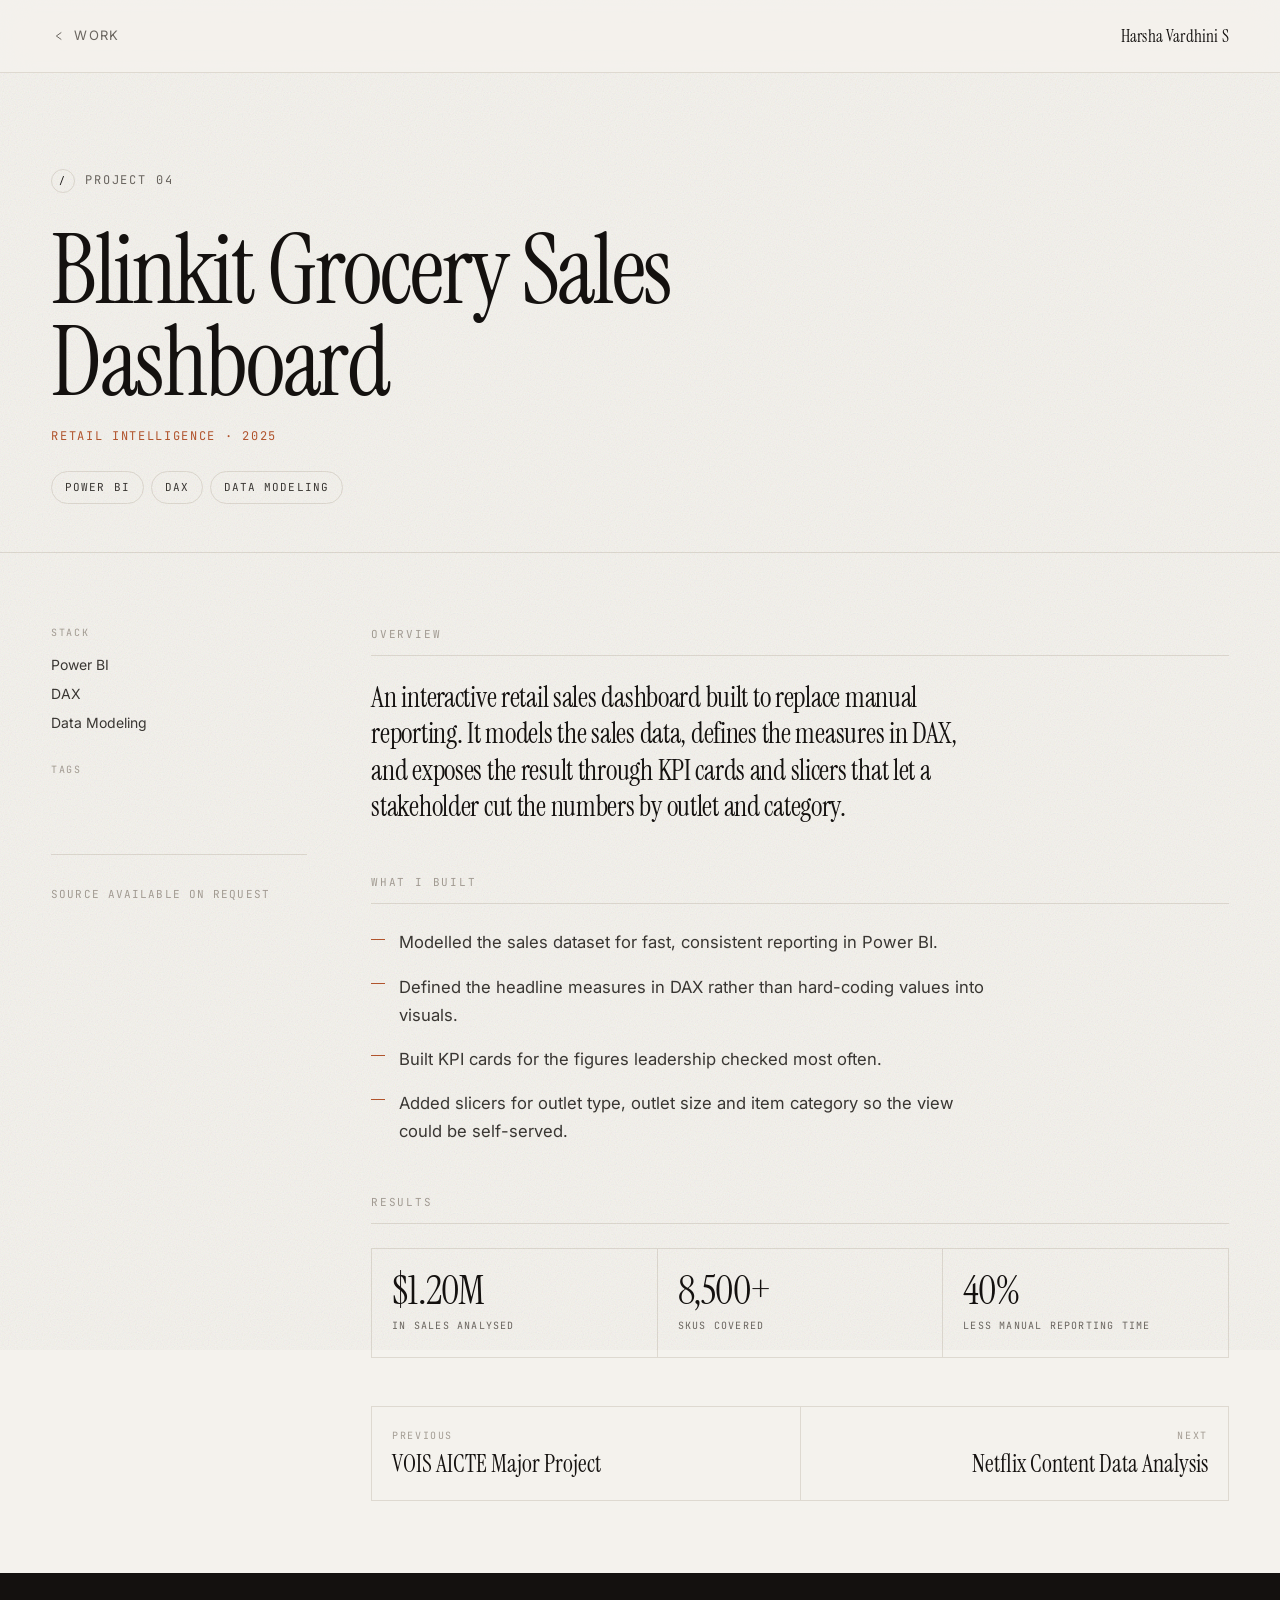
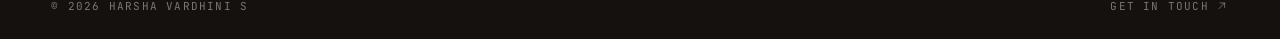
==== work/blinkit-grocery-sales-dashboard.html @ aae15b66 "Add per-project detail pages under work/" ====
<!DOCTYPE html>
<html lang="en">
<head>
<meta charset="utf-8" />
<meta name="viewport" content="width=device-width, initial-scale=1" />
<title>Blinkit Grocery Sales Dashboard — Harsha Vardhini S</title>
<meta name="description" content="An interactive retail sales dashboard built to replace manual reporting. It models the sales data, defines the measures in DAX, and exposes the result thro..." />
<meta name="theme-color" content="#14110f" />
<link rel="preconnect" href="https://fonts.googleapis.com" />
<link rel="preconnect" href="https://fonts.gstatic.com" crossorigin />
<link href="https://fonts.googleapis.com/css2?family=Instrument+Serif:ital@0;1&family=Inter:wght@300;400;500;600&family=JetBrains+Mono:wght@400;500&display=swap" rel="stylesheet" />
<link rel="stylesheet" href="../assets/styles.css" />
<link rel="stylesheet" href="../assets/work.css" />
<link rel="icon" href="data:image/svg+xml,%3Csvg xmlns='http://www.w3.org/2000/svg' viewBox='0 0 32 32'%3E%3Crect width='32' height='32' fill='%2314110f'/%3E%3Ctext x='16' y='22' font-family='Georgia,serif' font-size='15' fill='%23f4f2ed' text-anchor='middle'%3EHV%3C/text%3E%3C/svg%3E" />
</head>
<body class="is-p">

<div class="grain" aria-hidden="true"></div>
<div class="progress" aria-hidden="true"><span id="progressBar"></span></div>

<header class="pnav">
  <div class="shell pnav__inner">
    <a class="pnav__back" href="../index.html#work">
      <svg viewBox="0 0 24 24" aria-hidden="true"><path d="M15 7 8 12l7 5"/></svg>
      Work
    </a>
    <a class="pnav__brand" href="../index.html">Harsha Vardhini S</a>
  </div>
</header>

<main>

  <section class="phero">
    <div class="shell">
      <p class="phero__crumb"><span class="slash">/</span> Project 04</p>
      <h1 class="phero__title">Blinkit Grocery Sales Dashboard</h1>
      <p class="phero__cat">Retail Intelligence <span aria-hidden="true">&middot;</span> 2025</p>
      <ul class="chips">
            <li>Power BI</li>
            <li>DAX</li>
            <li>Data Modeling</li>
      </ul>
    </div>
  </section>

  <section class="pbody">
    <div class="shell pbody__grid">

      <aside class="pbody__side">
        <div class="pmeta">
          <p class="pmeta__h">Stack</p>
          <ul class="pmeta__list">
            <li>Power BI</li>
            <li>DAX</li>
            <li>Data Modeling</li>
          </ul>
        </div>
        <div class="pmeta">
          <p class="pmeta__h">Tags</p>
          <ul class="tags">
            <li>DAX</li>
            <li>Slicers</li>
            <li>KPI</li>
          </ul>
        </div>
        <div class="pmeta pacts">
          <span class="nolink">Source available on request</span>
        </div>
      </aside>

      <div class="pbody__main">

      <section class="blk">
        <h2 class="blk__h">Overview</h2>
        <p class="lede">An interactive retail sales dashboard built to replace manual reporting. It models the sales data, defines the measures in DAX, and exposes the result through KPI cards and slicers that let a stakeholder cut the numbers by outlet and category.</p>
      </section>

      <section class="blk">
        <h2 class="blk__h">What I built</h2>
        <ul class="ticks">
          <li>Modelled the sales dataset for fast, consistent reporting in Power BI.</li>
          <li>Defined the headline measures in DAX rather than hard-coding values into visuals.</li>
          <li>Built KPI cards for the figures leadership checked most often.</li>
          <li>Added slicers for outlet type, outlet size and item category so the view could be self-served.</li>
        </ul>
      </section>

      <section class="blk">
        <h2 class="blk__h">Results</h2>
        <div class="res__grid">
        <div class="res">
          <span class="res__v">$1.20M</span>
          <span class="res__l">in sales analysed</span>
        </div>
        <div class="res">
          <span class="res__v">8,500+</span>
          <span class="res__l">SKUs covered</span>
        </div>
        <div class="res">
          <span class="res__v">40%</span>
          <span class="res__l">less manual reporting time</span>
        </div>

        </div>
      </section>

      <div class="pn">
        <a class="pn__link pn__link--prev" href="vois-aicte-major-project.html"><span class="pn__dir">Previous</span><span class="pn__title">VOIS AICTE Major Project</span></a>
        <a class="pn__link pn__link--next" href="netflix-content-data-analysis.html"><span class="pn__dir">Next</span><span class="pn__title">Netflix Content Data Analysis</span></a>
      </div>

      </div>
    </div>
  </section>

</main>

<footer class="pfoot">
  <div class="shell pfoot__inner">
    <p>&copy; <span id="year">2026</span> Harsha Vardhini S</p>
    <a href="../index.html#contact">Get in touch <svg viewBox="0 0 24 24" aria-hidden="true"><path d="M7 17 17 7M9 7h8v8"/></svg></a>
  </div>
</footer>

<script src="../assets/work.js"></script>
</body>
</html>
---- assets/styles.css ----
:root{
  --paper:#f4f2ed;
  --paper-2:#ebe8e1;
  --ink:#14110f;
  --graphite:#3a3733;
  --slate:#6b6660;
  --mist:#a49d94;
  --line:#ded9d0;
  --accent:#b4552d;
  --serif:"Instrument Serif",Georgia,"Times New Roman",serif;
  --sans:"Inter",-apple-system,BlinkMacSystemFont,"Segoe UI",Roboto,Helvetica,Arial,sans-serif;
  --mono:"JetBrains Mono",ui-monospace,SFMono-Regular,Menlo,Consolas,monospace;
  --shell:1360px;
  --gutter:clamp(1.25rem,4vw,4.5rem);
  --ease:cubic-bezier(.22,1,.36,1);
}

*,*::before,*::after{box-sizing:border-box}

html{
  -webkit-text-size-adjust:100%;
  scroll-behavior:smooth;
  scroll-padding-top:6rem;
}

body{
  margin:0;
  background:var(--paper);
  color:var(--ink);
  font-family:var(--sans);
  font-size:clamp(.9375rem,.9rem + .18vw,1.0625rem);
  line-height:1.65;
  font-weight:400;
  -webkit-font-smoothing:antialiased;
  -moz-osx-font-smoothing:grayscale;
  overflow-x:hidden;
}

body.is-locked{overflow:hidden}

img{max-width:100%;display:block}
a{color:inherit;text-decoration:none}
button{font:inherit;color:inherit;background:none;border:0;cursor:pointer}
h1,h2,h3,p,dl,dd,ul,ol,figure{margin:0}
ul,ol{list-style:none;padding:0}
svg{width:1em;height:1em;fill:none;stroke:currentColor;stroke-width:1.5;stroke-linecap:round;stroke-linejoin:round}

::selection{background:var(--ink);color:var(--paper)}

.shell{
  width:100%;
  max-width:var(--shell);
  margin-inline:auto;
  padding-inline:var(--gutter);
}

.grain{
  position:fixed;
  inset:-50%;
  z-index:9;
  pointer-events:none;
  opacity:.5;
  mix-blend-mode:multiply;
  background-image:url("data:image/svg+xml,%3Csvg xmlns='http://www.w3.org/2000/svg' width='200' height='200'%3E%3Cfilter id='n'%3E%3CfeTurbulence type='fractalNoise' baseFrequency='.85' numOctaves='3'/%3E%3C/filter%3E%3Crect width='200' height='200' filter='url(%23n)' opacity='.28'/%3E%3C/svg%3E");
}

.progress{
  position:fixed;
  top:0;left:0;right:0;
  height:2px;
  z-index:60;
  background:transparent;
}
.progress span{
  display:block;
  height:100%;
  width:0;
  background:var(--accent);
  transform-origin:0 50%;
}

.loader{
  position:fixed;
  inset:0;
  z-index:100;
  display:grid;
  place-items:center;
  background:var(--ink);
  color:var(--paper);
  transition:opacity .6s var(--ease),visibility .6s;
}
.loader.is-done{opacity:0;visibility:hidden}
.loader__inner{display:flex;flex-direction:column;align-items:center;gap:1.1rem}
.loader__mark{
  font-family:var(--serif);
  font-size:clamp(3rem,12vw,6rem);
  line-height:1;
  letter-spacing:-.02em;
}
.loader__track{display:block;width:min(46vw,220px);height:1px;background:rgba(244,242,237,.25);overflow:hidden}
.loader__track span{display:block;height:100%;width:0;background:var(--paper);transition:width .25s linear}

.nav{
  position:fixed;
  top:0;left:0;right:0;
  z-index:50;
  transition:background .45s var(--ease),border-color .45s var(--ease),backdrop-filter .45s;
  border-bottom:1px solid transparent;
}
.nav.is-stuck{
  background:rgba(244,242,237,.86);
  backdrop-filter:blur(14px) saturate(140%);
  border-bottom-color:var(--line);
}
.nav__inner{
  display:flex;
  align-items:center;
  justify-content:space-between;
  gap:1.5rem;
  min-height:4.5rem;
}
.nav__brand{display:flex;align-items:center;gap:.7rem}
.nav__monogram{
  display:grid;
  place-items:center;
  width:2.1rem;height:2.1rem;
  border:1px solid var(--ink);
  border-radius:50%;
  font-family:var(--serif);
  font-size:.95rem;
  letter-spacing:.01em;
  transition:background .4s var(--ease),color .4s var(--ease);
}
.nav__brand:hover .nav__monogram{background:var(--ink);color:var(--paper)}
.nav__brandname{
  font-size:.8125rem;
  letter-spacing:.14em;
  text-transform:uppercase;
  font-weight:500;
}
.nav__links{display:flex;gap:1.9rem}
.nav__links a{
  position:relative;
  font-size:.8125rem;
  letter-spacing:.1em;
  text-transform:uppercase;
  color:var(--slate);
  padding-block:.35rem;
  transition:color .3s var(--ease);
}
.nav__links a::after{
  content:"";
  position:absolute;
  left:0;bottom:0;
  height:1px;width:100%;
  background:currentColor;
  transform:scaleX(0);
  transform-origin:100% 50%;
  transition:transform .45s var(--ease);
}
.nav__links a:hover,.nav__links a.is-active{color:var(--ink)}
.nav__links a:hover::after,.nav__links a.is-active::after{transform:scaleX(1);transform-origin:0 50%}
.nav__cta{
  display:inline-flex;
  align-items:center;
  gap:.55rem;
  font-size:.75rem;
  letter-spacing:.1em;
  text-transform:uppercase;
  padding:.55rem 1rem;
  border:1px solid var(--line);
  border-radius:999px;
  color:var(--graphite);
  background:rgba(244,242,237,.6);
  transition:border-color .35s var(--ease),background .35s var(--ease);
}
.nav__cta:hover{border-color:var(--ink);background:var(--paper)}
.pulse{
  position:relative;
  width:.45rem;height:.45rem;
  border-radius:50%;
  background:#3f8f4f;
  flex:none;
}
.pulse::after{
  content:"";
  position:absolute;
  inset:0;
  border-radius:50%;
  background:#3f8f4f;
  animation:ping 2.4s var(--ease) infinite;
}
@keyframes ping{0%{transform:scale(1);opacity:.7}70%,100%{transform:scale(2.6);opacity:0}}
.nav__burger{display:none;width:2.5rem;height:2.5rem;position:relative}
.nav__burger span{
  position:absolute;
  left:.55rem;right:.55rem;
  height:1px;
  background:var(--ink);
  transition:transform .4s var(--ease),opacity .3s;
}
.nav__burger span:nth-child(1){top:1.05rem}
.nav__burger span:nth-child(2){top:1.6rem}
.nav__burger.is-open span:nth-child(1){transform:translateY(.275rem) rotate(45deg)}
.nav__burger.is-open span:nth-child(2){transform:translateY(-.275rem) rotate(-45deg)}

.menu{
  position:fixed;
  inset:0;
  z-index:45;
  background:var(--ink);
  color:var(--paper);
  display:flex;
  flex-direction:column;
  justify-content:center;
  gap:3rem;
  padding:6rem var(--gutter) 3rem;
  opacity:0;
  transition:opacity .4s var(--ease);
}
.menu.is-open{opacity:1}
.menu__links{display:flex;flex-direction:column;gap:.4rem}
.menu__links a{
  display:flex;
  align-items:baseline;
  gap:1rem;
  font-family:var(--serif);
  font-size:clamp(2.25rem,11vw,3.75rem);
  line-height:1.12;
  border-bottom:1px solid rgba(244,242,237,.14);
  padding-block:.35rem;
  opacity:0;
  transform:translateY(14px);
}
.menu.is-open .menu__links a{animation:menuIn .5s var(--ease) forwards}
.menu.is-open .menu__links a:nth-child(1){animation-delay:.06s}
.menu.is-open .menu__links a:nth-child(2){animation-delay:.12s}
.menu.is-open .menu__links a:nth-child(3){animation-delay:.18s}
.menu.is-open .menu__links a:nth-child(4){animation-delay:.24s}
.menu.is-open .menu__links a:nth-child(5){animation-delay:.3s}
@keyframes menuIn{to{opacity:1;transform:none}}
.menu__links em{
  font-family:var(--mono);
  font-style:normal;
  font-size:.75rem;
  color:var(--mist);
}
.menu__foot{display:flex;flex-wrap:wrap;gap:1.5rem;font-size:.8125rem;color:var(--mist)}
.menu__foot a:hover{color:var(--paper)}

.hero{padding-top:9.5rem;padding-bottom:clamp(3rem,7vw,5.5rem)}
.hero__grid{
  display:grid;
  grid-template-columns:minmax(0,1.35fr) minmax(0,.85fr);
  gap:clamp(2rem,5vw,5rem);
  align-items:end;
}
.hero__eyebrow{
  display:flex;
  align-items:center;
  gap:.6rem;
  font-family:var(--mono);
  font-size:.75rem;
  letter-spacing:.16em;
  text-transform:uppercase;
  color:var(--slate);
  margin-bottom:clamp(1.5rem,3vw,2.5rem);
}
.slash{
  display:grid;
  place-items:center;
  width:1.5rem;height:1.5rem;
  border:1px solid var(--line);
  border-radius:50%;
  font-size:.6rem;
  color:var(--ink);
}
.hero__name{
  font-family:var(--serif);
  font-weight:400;
  font-size:clamp(3.5rem,12.5vw,10.5rem);
  line-height:.88;
  letter-spacing:-.025em;
  margin-bottom:clamp(1.5rem,3vw,2.25rem);
}
.hero__name .line{display:block;overflow:hidden}
.hero__name .line span{display:block;transform:translateY(105%)}
.is-ready .hero__name .line span{animation:lineUp 1s var(--ease) forwards}
.is-ready .hero__name .line:nth-child(2) span{animation-delay:.09s}
@keyframes lineUp{to{transform:none}}
.hero__role{
  display:flex;
  align-items:baseline;
  gap:clamp(.6rem,1.4vw,1.1rem);
  margin-bottom:clamp(1.75rem,3.5vw,2.75rem);
}
.hero__rolesuffix{
  font-family:var(--mono);
  font-size:.8125rem;
  letter-spacing:.18em;
  text-transform:uppercase;
  color:var(--accent);
}
.hero__roleword{
  font-family:var(--serif);
  font-size:clamp(1.75rem,4.6vw,3.4rem);
  line-height:1;
  letter-spacing:-.01em;
  font-style:italic;
}
.hero__intro{
  max-width:46ch;
  color:var(--graphite);
  font-size:clamp(1rem,.96rem + .3vw,1.1875rem);
  line-height:1.6;
  margin-bottom:clamp(1.75rem,3vw,2.5rem);
}
.hero__meta{
  display:grid;
  gap:.1rem;
  border-top:1px solid var(--line);
  margin-bottom:clamp(1.75rem,3vw,2.5rem);
  max-width:34rem;
}
.hero__meta > div{
  display:flex;
  flex-wrap:wrap;
  gap:.5rem 1.25rem;
  justify-content:space-between;
  padding-block:.7rem;
  border-bottom:1px solid var(--line);
}
.hero__meta dt{
  font-family:var(--mono);
  font-size:.6875rem;
  letter-spacing:.14em;
  text-transform:uppercase;
  color:var(--mist);
  padding-top:.15em;
}
.hero__meta dd{font-size:.875rem;color:var(--graphite)}
.hero__actions{display:flex;flex-wrap:wrap;gap:.75rem}

.btn{
  display:inline-flex;
  align-items:center;
  justify-content:center;
  gap:.6rem;
  padding:.85rem 1.5rem;
  border-radius:999px;
  font-size:.8125rem;
  letter-spacing:.09em;
  text-transform:uppercase;
  font-weight:500;
  border:1px solid transparent;
  transition:background .4s var(--ease),color .4s var(--ease),border-color .4s var(--ease),transform .4s var(--ease);
}
.btn--solid{background:var(--ink);color:var(--paper)}
.btn--solid:hover{background:var(--accent);transform:translateY(-2px)}
.btn--ghost{border-color:var(--line);color:var(--ink)}
.btn--ghost:hover{border-color:var(--ink);background:var(--ink);color:var(--paper);transform:translateY(-2px)}
.btn--light{background:var(--paper);color:var(--ink)}
.btn--light:hover{background:var(--accent);color:var(--paper)}
.btn--onlight{border-color:rgba(244,242,237,.3);color:var(--paper)}
.btn--onlight:hover{background:var(--paper);color:var(--ink);border-color:var(--paper)}

.hero__aside{display:flex;flex-direction:column;gap:1.5rem}
.portrait{position:relative}
.portrait__mask{
  position:relative;
  overflow:hidden;
  aspect-ratio:4/5;
  border-radius:58% 42% 46% 54%/44% 46% 54% 56%;
  background:var(--paper-2);
  animation:morph 18s ease-in-out infinite;
}
@keyframes morph{
  0%,100%{border-radius:58% 42% 46% 54%/44% 46% 54% 56%}
  33%{border-radius:44% 56% 58% 42%/52% 58% 42% 48%}
  66%{border-radius:52% 48% 42% 58%/46% 44% 56% 54%}
}
.portrait__mask img{width:100%;height:100%;object-fit:cover;filter:grayscale(1) contrast(1.06);transition:filter .8s var(--ease),transform 1.2s var(--ease)}
.portrait:hover .portrait__mask img{filter:grayscale(0) contrast(1);transform:scale(1.03)}
.portrait__tag{
  position:absolute;
  left:-.25rem;
  bottom:1.75rem;
  font-family:var(--mono);
  font-size:.6875rem;
  letter-spacing:.14em;
  text-transform:uppercase;
  color:var(--paper);
  background:var(--ink);
  padding:.5rem .8rem;
  border-radius:999px;
}
.rail{
  display:grid;
  grid-template-columns:repeat(2,minmax(0,1fr));
  gap:.5rem;
}
.rail a{
  display:flex;
  align-items:center;
  justify-content:space-between;
  gap:.5rem;
  padding:.75rem .9rem;
  border:1px solid var(--line);
  border-radius:.35rem;
  font-size:.75rem;
  letter-spacing:.1em;
  text-transform:uppercase;
  color:var(--slate);
  transition:background .35s var(--ease),color .35s var(--ease),border-color .35s var(--ease);
}
.rail a:hover{background:var(--ink);border-color:var(--ink);color:var(--paper)}
.rail svg{width:.9rem;height:.9rem;flex:none}

.hero__stats{
  display:grid;
  grid-template-columns:repeat(4,minmax(0,1fr));
  gap:1px;
  margin-top:clamp(3rem,7vw,6rem);
  background:var(--line);
  border-block:1px solid var(--line);
}
.stat{
  background:var(--paper);
  padding:clamp(1.25rem,2.4vw,2rem) clamp(.75rem,1.6vw,1.5rem);
  display:flex;
  flex-direction:column;
  gap:.35rem;
  transition:background .4s var(--ease);
}
.stat:hover{background:var(--paper-2)}
.stat__value{
  font-family:var(--serif);
  font-size:clamp(2rem,4.4vw,3.25rem);
  line-height:1;
  letter-spacing:-.02em;
}
.stat__label{
  font-family:var(--mono);
  font-size:.6875rem;
  letter-spacing:.13em;
  text-transform:uppercase;
  color:var(--slate);
}

.ticker{
  border-bottom:1px solid var(--line);
  background:var(--paper);
  overflow:hidden;
  padding-block:1.1rem;
  margin-top:clamp(2.5rem,6vw,4.5rem);
}
.ticker__track{
  display:flex;
  align-items:center;
  gap:2.75rem;
  width:max-content;
  animation:slide 42s linear infinite;
}
.ticker:hover .ticker__track{animation-play-state:paused}
@keyframes slide{to{transform:translateX(-50%)}}
.ticker__track span{
  display:inline-flex;
  align-items:center;
  gap:2.75rem;
  font-family:var(--mono);
  font-size:.75rem;
  letter-spacing:.16em;
  text-transform:uppercase;
  color:var(--slate);
  white-space:nowrap;
}
.ticker__track span::after{content:"◆";font-size:.5rem;color:var(--accent)}

.sechead{
  display:flex;
  align-items:baseline;
  gap:1rem;
  padding-bottom:1.1rem;
  border-bottom:1px solid var(--line);
  margin-bottom:clamp(2rem,4vw,3.25rem);
}
.sechead__num{font-family:var(--mono);font-size:.75rem;color:var(--mist);letter-spacing:.1em}
.sechead__title{
  font-family:var(--serif);
  font-weight:400;
  font-size:clamp(2.25rem,7vw,4.5rem);
  line-height:1;
  letter-spacing:-.02em;
}
.sechead--light{border-bottom-color:rgba(244,242,237,.18)}
.sechead--light .sechead__num{color:rgba(244,242,237,.5)}
.sechead--light .sechead__title{color:var(--paper)}

.work{background:var(--ink);color:var(--paper);padding-block:clamp(4rem,9vw,8rem)}
.work .sechead{border-bottom-color:rgba(244,242,237,.18)}
.work .sechead__num{color:rgba(244,242,237,.45)}
.work__bar{
  display:flex;
  flex-wrap:wrap;
  align-items:center;
  justify-content:space-between;
  gap:1rem 2rem;
  margin-bottom:clamp(2rem,5vw,4rem);
}
.filters{display:flex;flex-wrap:wrap;gap:1.5rem}
.filters button{
  display:inline-flex;
  align-items:baseline;
  gap:.35rem;
  font-family:var(--mono);
  font-size:.75rem;
  letter-spacing:.12em;
  text-transform:uppercase;
  color:rgba(244,242,237,.5);
  padding-bottom:.35rem;
  border-bottom:1px solid transparent;
  transition:color .3s var(--ease),border-color .3s var(--ease);
}
.filters button sup{font-size:.6rem;color:rgba(244,242,237,.3)}
.filters button:hover{color:var(--paper)}
.filters button.is-on{color:var(--paper);border-bottom-color:var(--paper)}
.filters button.is-on sup{color:var(--accent)}
.work__hint{
  font-family:var(--mono);
  font-size:.6875rem;
  letter-spacing:.12em;
  text-transform:uppercase;
  color:rgba(244,242,237,.4);
}
.work__statement{
  font-family:var(--serif);
  font-size:clamp(1.75rem,4.2vw,3.5rem);
  line-height:1.08;
  letter-spacing:-.015em;
  max-width:18ch;
  color:rgba(244,242,237,.92);
  margin-bottom:clamp(2.5rem,5vw,4rem);
}
.grid{
  display:grid;
  gap:clamp(2.5rem,4vw,3.5rem) clamp(1.5rem,2.5vw,2.5rem);
  grid-template-columns:repeat(3,minmax(0,1fr));
}
.card{
  position:relative;
  display:flex;
  flex-direction:column;
  transition:opacity .45s var(--ease),transform .45s var(--ease);
}
.card.is-hidden{display:none}
.card__title a::after{
  content:"";
  position:absolute;
  inset:0;
  z-index:1;
}
.card__visual{
  position:relative;
  display:grid;
  place-items:center;
  aspect-ratio:4/3;
  border-radius:.4rem;
  overflow:hidden;
  margin-bottom:1.5rem;
  background:var(--graphite);
}
.card__visual::after{
  content:"";
  position:absolute;
  inset:0;
  background-image:linear-gradient(rgba(244,242,237,.09) 1px,transparent 1px),linear-gradient(90deg,rgba(244,242,237,.09) 1px,transparent 1px);
  background-size:22px 22px;
  transition:opacity .5s var(--ease);
}
.card:hover .card__visual::after{opacity:.35}
.card__visual span{
  position:relative;
  z-index:1;
  font-family:var(--serif);
  font-size:clamp(2.5rem,5vw,3.75rem);
  line-height:1;
  letter-spacing:-.02em;
  color:rgba(244,242,237,.9);
  transition:transform .7s var(--ease);
}
.card:hover .card__visual span{transform:scale(1.08)}
.card__visual--a{background:linear-gradient(140deg,#2b3a4a,#16202b)}
.card__visual--b{background:linear-gradient(140deg,#4a2b2b,#2b1618)}
.card__visual--c{background:linear-gradient(140deg,#3a4a2b,#1c2416)}
.card__visual--d{background:linear-gradient(140deg,#4a3f2b,#241d13)}
.card__visual--e{background:linear-gradient(140deg,#2b2b4a,#16162b)}
.card__visual--f{background:linear-gradient(140deg,#2b4a45,#13241f)}
.card__visual--g{background:linear-gradient(140deg,#4a2b3f,#241320)}
.card__head{
  display:flex;
  align-items:baseline;
  justify-content:space-between;
  gap:1rem;
}
.card__num{
  font-family:var(--serif);
  font-size:clamp(2.25rem,4vw,3rem);
  line-height:.9;
  color:rgba(244,242,237,.16);
}
.card__year{font-family:var(--mono);font-size:.6875rem;color:rgba(244,242,237,.4);letter-spacing:.1em}
.card__title{
  font-family:var(--serif);
  font-weight:400;
  font-size:clamp(1.375rem,2.2vw,1.75rem);
  line-height:1.14;
  margin-top:1rem;
  color:var(--paper);
}
.card__cat{
  font-family:var(--mono);
  font-size:.6875rem;
  letter-spacing:.13em;
  text-transform:uppercase;
  color:rgba(244,242,237,.45);
  margin-top:.6rem;
}
.card__desc{
  font-size:.875rem;
  line-height:1.65;
  color:rgba(244,242,237,.6);
  margin-top:1.1rem;
}
.tags{display:flex;flex-wrap:wrap;gap:.4rem;margin-top:1.25rem}
.tags li{
  font-family:var(--mono);
  font-size:.625rem;
  letter-spacing:.1em;
  text-transform:uppercase;
  color:rgba(244,242,237,.65);
  border:1px solid rgba(244,242,237,.2);
  border-radius:999px;
  padding:.3rem .65rem;
}
.card__foot{
  display:flex;
  align-items:flex-end;
  justify-content:space-between;
  gap:1rem;
  margin-top:auto;
  padding-top:1.75rem;
}
.card__stack{
  font-family:var(--mono);
  font-size:.6875rem;
  line-height:1.7;
  color:rgba(244,242,237,.4);
  max-width:26ch;
}
.card__tail{
  position:relative;
  z-index:2;
  display:inline-flex;
  align-items:center;
  gap:.6rem;
  flex:none;
}
.card__code{
  font-family:var(--mono);
  font-size:.625rem;
  letter-spacing:.12em;
  text-transform:uppercase;
  color:rgba(244,242,237,.55);
  border:1px solid rgba(244,242,237,.22);
  border-radius:999px;
  padding:.35rem .7rem;
  transition:background .4s var(--ease),color .4s var(--ease),border-color .4s var(--ease);
}
.card__code:hover{background:var(--paper);color:var(--ink);border-color:var(--paper)}
.card__go{
  display:grid;
  place-items:center;
  width:2.25rem;height:2.25rem;
  flex:none;
  border:1px solid rgba(244,242,237,.28);
  border-radius:50%;
  transition:background .4s var(--ease),color .4s var(--ease),border-color .4s var(--ease),transform .4s var(--ease);
}
.card__go svg{width:1rem;height:1rem}
.card:hover .card__go{background:var(--paper);color:var(--ink);border-color:var(--paper);transform:translate(3px,-3px)}

.stack{padding-block:clamp(4rem,9vw,8rem)}
.acc__item{border-bottom:1px solid var(--line)}
.acc__item:first-child{border-top:1px solid var(--line)}
.acc__head{
  display:flex;
  align-items:flex-start;
  gap:1.25rem;
  width:100%;
  text-align:left;
  padding-block:clamp(1.25rem,2.5vw,2rem);
}
.acc__n{font-family:var(--mono);font-size:.75rem;color:var(--mist);padding-top:.55em;flex:none}
.acc__title{
  flex:1;
  font-family:var(--serif);
  font-weight:400;
  font-size:clamp(1.5rem,4.6vw,3rem);
  line-height:1.08;
  letter-spacing:-.015em;
  color:var(--ink);
  transition:opacity .4s var(--ease),transform .5s var(--ease);
}
.acc__item.is-open .acc__title{opacity:1}
.acc__item:not(.is-open) .acc__title{opacity:.42}
.acc__item:not(.is-open):hover .acc__title{opacity:.7}
.acc__icon{
  position:relative;
  display:block;
  width:1.5rem;height:1.5rem;
  flex:none;
  margin-top:.35em;
  border:1px solid var(--line);
  border-radius:50%;
  transition:border-color .4s var(--ease),background .4s var(--ease),transform .5s var(--ease);
}
.acc__head:hover .acc__icon{border-color:var(--ink)}
.acc__item.is-open .acc__icon{background:var(--ink);border-color:var(--ink);transform:rotate(180deg)}
.acc__icon i{
  position:absolute;
  top:50%;left:50%;
  background:var(--ink);
  transition:background .4s var(--ease),transform .5s var(--ease);
}
.acc__icon i:nth-child(1){width:.6rem;height:1px;transform:translate(-50%,-50%)}
.acc__icon i:nth-child(2){width:1px;height:.6rem;transform:translate(-50%,-50%)}
.acc__item.is-open .acc__icon i{background:var(--paper)}
.acc__item.is-open .acc__icon i:nth-child(2){transform:translate(-50%,-50%) scaleY(0)}
.acc__panel{
  height:0;
  overflow:hidden;
  transition:height .55s var(--ease);
}
.acc__panel p{
  max-width:62ch;
  color:var(--graphite);
  padding:0 0 2.25rem 3.1rem;
}
@media (min-width:1024px){
  .acc__panel p{padding-left:4.4rem}
}

.exp{background:var(--paper-2);padding-block:clamp(4rem,9vw,8rem)}
.tl{display:grid;gap:clamp(2.25rem,4vw,3.5rem)}
.tl__item{
  display:grid;
  grid-template-columns:minmax(0,15rem) minmax(0,1fr);
  gap:1.5rem 3rem;
  padding-top:1.75rem;
  border-top:1px solid var(--line);
  transition:background .5s var(--ease);
}
.tl__meta{display:flex;flex-direction:column;gap:.4rem}
.tl__period{font-family:var(--mono);font-size:.75rem;letter-spacing:.1em;text-transform:uppercase;color:var(--slate)}
.tl__place{font-size:.8125rem;color:var(--mist)}
.tl__body h3{
  font-family:var(--serif);
  font-weight:400;
  font-size:clamp(1.375rem,2.6vw,1.875rem);
  line-height:1.16;
  letter-spacing:-.01em;
}
.tl__body h3 span{
  display:block;
  font-family:var(--sans);
  font-size:.8125rem;
  font-weight:400;
  letter-spacing:.1em;
  text-transform:uppercase;
  color:var(--slate);
  margin-top:.6rem;
}
.tl__hl{
  display:inline-block;
  font-family:var(--mono);
  font-size:.6875rem;
  letter-spacing:.12em;
  text-transform:uppercase;
  color:var(--accent);
  border:1px solid currentColor;
  border-radius:999px;
  padding:.3rem .7rem;
  margin-top:1rem;
}
.tl__body ul{margin-top:1.25rem;display:grid;gap:.85rem}
.tl__body li{
  position:relative;
  padding-left:1.4rem;
  color:var(--graphite);
  font-size:.9375rem;
  line-height:1.68;
}
.tl__body li::before{
  content:"";
  position:absolute;
  left:0;top:.72em;
  width:.5rem;height:1px;
  background:var(--mist);
}

.about{padding-block:clamp(4rem,9vw,8rem)}
.about__grid{
  display:grid;
  grid-template-columns:minmax(0,1fr) minmax(0,1fr);
  gap:clamp(1.5rem,4vw,4rem);
}
.about .sechead{grid-column:1/-1}
.about__lead h3{
  font-family:var(--serif);
  font-weight:400;
  font-size:clamp(1.625rem,3.4vw,2.75rem);
  line-height:1.12;
  letter-spacing:-.015em;
}
.about__copy{display:grid;gap:1.1rem}
.about__copy p{color:var(--graphite);max-width:60ch}
.about__facts{
  grid-column:1/-1;
  display:grid;
  grid-template-columns:repeat(4,minmax(0,1fr));
  gap:1px;
  background:var(--line);
  border:1px solid var(--line);
  margin-top:clamp(1.5rem,3vw,2.5rem);
}
.about__facts > div{background:var(--paper);padding:1.15rem 1.25rem}
.about__facts dt{
  font-family:var(--mono);
  font-size:.625rem;
  letter-spacing:.14em;
  text-transform:uppercase;
  color:var(--mist);
}
.about__facts dd{margin-top:.4rem;font-size:.9375rem;color:var(--graphite)}

.cred{background:var(--paper-2);padding-block:clamp(4rem,9vw,8rem)}
.cred__grid{display:grid;grid-template-columns:minmax(0,1.5fr) minmax(0,1fr);gap:clamp(2rem,5vw,4.5rem)}
.cred__label{
  font-family:var(--mono);
  font-size:.6875rem;
  font-weight:400;
  letter-spacing:.16em;
  text-transform:uppercase;
  color:var(--mist);
}
.cred__label--gap{margin-top:clamp(2.25rem,4vw,3.25rem)}
.rows li{
  display:grid;
  grid-template-columns:minmax(0,1.6fr) minmax(0,1.4fr) auto auto;
  gap:.5rem 1.25rem;
  align-items:baseline;
  padding-block:1.1rem;
  border-bottom:1px solid var(--line);
  transition:background .4s var(--ease),padding-inline .4s var(--ease);
}
.rows li:first-child{border-top:1px solid var(--line)}
.rows li:hover{background:var(--paper);padding-inline:.65rem}
.rows p{font-size:.9375rem;line-height:1.35}
.rows span{font-size:.8125rem;color:var(--slate)}
.rows em{
  font-family:var(--mono);
  font-style:normal;
  font-size:.6875rem;
  letter-spacing:.09em;
  color:var(--mist);
  white-space:nowrap;
}
.toolkit{
  display:grid;
  grid-template-columns:repeat(3,minmax(0,1fr));
  gap:1px;
  background:var(--line);
  border:1px solid var(--line);
}
.toolkit > div{background:var(--paper);padding:1.1rem 1.15rem}
.toolkit p{
  font-family:var(--mono);
  font-size:.625rem;
  letter-spacing:.14em;
  text-transform:uppercase;
  color:var(--mist);
}
.toolkit ul{margin-top:.7rem;display:grid;gap:.35rem}
.toolkit li{font-size:.8125rem;color:var(--graphite)}
.certs li{
  display:grid;
  gap:.3rem;
  padding-block:1.1rem;
  border-bottom:1px solid var(--line);
}
.certs li:first-child{border-top:1px solid var(--line)}
.certs p{font-size:.9375rem;line-height:1.35}
.certs span{font-size:.8125rem;color:var(--slate)}
.certs em{
  font-family:var(--mono);
  font-style:normal;
  font-size:.6875rem;
  letter-spacing:.1em;
  color:var(--mist);
}
.pills{display:flex;flex-wrap:wrap;gap:.5rem}
.pills li{
  font-family:var(--mono);
  font-size:.6875rem;
  letter-spacing:.1em;
  text-transform:uppercase;
  color:var(--graphite);
  background:var(--paper);
  border:1px solid var(--line);
  border-radius:999px;
  padding:.45rem .85rem;
  transition:background .35s var(--ease),color .35s var(--ease),border-color .35s var(--ease);
}
.pills li:hover{background:var(--ink);border-color:var(--ink);color:var(--paper)}

.contact{background:var(--ink);color:var(--paper);padding-block:clamp(4.5rem,10vw,9rem)}
.contact__title{
  font-family:var(--serif);
  font-weight:400;
  font-size:clamp(2.25rem,7.5vw,5.25rem);
  line-height:.98;
  letter-spacing:-.025em;
  max-width:16ch;
  margin-bottom:clamp(1.25rem,2.5vw,1.75rem);
}
.contact__body{max-width:52ch;color:rgba(244,242,237,.65);margin-bottom:clamp(2rem,4vw,2.75rem)}
.contact__actions{display:flex;flex-wrap:wrap;gap:.75rem;margin-bottom:clamp(2.5rem,5vw,3.5rem)}
.contact__meta{
  display:flex;
  flex-wrap:wrap;
  gap:.75rem 2.5rem;
  padding-top:clamp(1.5rem,3vw,2rem);
  border-top:1px solid rgba(244,242,237,.18);
  font-family:var(--mono);
  font-size:.75rem;
  letter-spacing:.1em;
  text-transform:uppercase;
  color:rgba(244,242,237,.55);
}
.contact__meta a{transition:color .3s var(--ease)}
.contact__meta a:hover{color:var(--paper)}

.foot{background:var(--ink);color:rgba(244,242,237,.45);border-top:1px solid rgba(244,242,237,.12)}
.foot__inner{
  display:flex;
  flex-wrap:wrap;
  gap:.75rem 2rem;
  align-items:center;
  justify-content:space-between;
  padding-block:1.5rem;
  font-family:var(--mono);
  font-size:.6875rem;
  letter-spacing:.11em;
  text-transform:uppercase;
}
.foot a{transition:color .3s var(--ease)}
.foot a:hover{color:var(--paper)}

[data-reveal]{opacity:0;transform:translateY(22px);transition:opacity .85s var(--ease),transform .85s var(--ease)}
[data-reveal].is-in{opacity:1;transform:none}

@media (max-width:1100px){
  .grid{grid-template-columns:repeat(2,minmax(0,1fr))}
  .cred__grid{grid-template-columns:1fr}
  .about__facts{grid-template-columns:repeat(2,minmax(0,1fr))}
}

@media (max-width:900px){
  .nav__links,.nav__cta{display:none}
  .nav__burger{display:block}
  .nav.is-menu-open{background:transparent;border-bottom-color:transparent;backdrop-filter:none}
  .nav.is-menu-open .nav__monogram,.nav.is-menu-open .nav__brandname{color:var(--paper)}
  .nav.is-menu-open .nav__monogram{border-color:rgba(244,242,237,.5)}
  .hero__grid{grid-template-columns:1fr;align-items:start}
  .hero__aside{order:2;max-width:30rem}
  .hero__stats{grid-template-columns:repeat(2,minmax(0,1fr))}
  .tl__item{grid-template-columns:1fr}
  .about__grid{grid-template-columns:1fr}
  .toolkit{grid-template-columns:repeat(2,minmax(0,1fr))}
  .acc__panel p{padding-left:0}
  .acc__n{padding-top:.4em}
}

@media (max-width:640px){
  html{scroll-padding-top:5rem}
  .hero{padding-top:7.5rem}
  .grid{grid-template-columns:1fr}
  .hero__stats{grid-template-columns:1fr}
  .about__facts{grid-template-columns:1fr}
  .toolkit{grid-template-columns:1fr}
  .rows li{grid-template-columns:1fr auto;gap:.3rem .75rem}
  .rows li span{grid-column:1/-1}
  .acc__head{gap:.85rem}
  .foot__inner{flex-direction:column;align-items:flex-start}
}

@media (prefers-reduced-motion:reduce){
  html{scroll-behavior:auto}
  *,*::before,*::after{animation-duration:.001ms!important;animation-iteration-count:1!important;transition-duration:.001ms!important}
  [data-reveal]{opacity:1;transform:none}
  .hero__name .line span{transform:none}
  .grain{display:none}
}
---- assets/work.css ----
.pnav {
  position: sticky;
  top: 0;
  z-index: 50;
  background: rgba(244, 242, 237, .88);
  backdrop-filter: blur(14px) saturate(140%);
  border-bottom: 1px solid var(--line);
}
.pnav__inner {
  display: flex;
  align-items: center;
  justify-content: space-between;
  gap: 1rem;
  min-height: 4.5rem;
}
.pnav__back {
  display: inline-flex;
  align-items: center;
  gap: .45rem;
  font-size: .8125rem;
  letter-spacing: .1em;
  text-transform: uppercase;
  color: var(--slate);
  transition: color .3s var(--ease);
}
.pnav__back svg { width: 1rem; height: 1rem; }
.pnav__back:hover { color: var(--ink); }
.pnav__brand {
  font-family: var(--serif);
  font-size: 1.0625rem;
  letter-spacing: .01em;
}

.phero {
  padding-block: clamp(3rem, 8vw, 6rem) clamp(2rem, 4vw, 3rem);
  border-bottom: 1px solid var(--line);
}
.phero__crumb {
  display: flex;
  align-items: center;
  gap: .6rem;
  font-family: var(--mono);
  font-size: .75rem;
  letter-spacing: .16em;
  text-transform: uppercase;
  color: var(--slate);
  margin-bottom: clamp(1.25rem, 2.5vw, 2rem);
}
.phero__title {
  font-family: var(--serif);
  font-weight: 400;
  font-size: clamp(2.5rem, 8.5vw, 6rem);
  line-height: .96;
  letter-spacing: -.025em;
  max-width: 18ch;
}
.phero__cat {
  font-family: var(--mono);
  font-size: .75rem;
  letter-spacing: .14em;
  text-transform: uppercase;
  color: var(--accent);
  margin-top: 1.1rem;
}
.chips {
  display: flex;
  flex-wrap: wrap;
  gap: .45rem;
  margin-top: 1.5rem;
}
.chips li {
  font-family: var(--mono);
  font-size: .6875rem;
  letter-spacing: .1em;
  text-transform: uppercase;
  color: var(--graphite);
  border: 1px solid var(--line);
  border-radius: 999px;
  padding: .4rem .8rem;
  transition: background .35s var(--ease), color .35s var(--ease), border-color .35s var(--ease);
}
.chips li:hover { background: var(--ink); border-color: var(--ink); color: var(--paper); }

.pbody { padding-block: clamp(2.5rem, 6vw, 4.5rem); }
.pbody__grid {
  display: grid;
  grid-template-columns: minmax(0, 16rem) minmax(0, 1fr);
  gap: clamp(2rem, 5vw, 4.5rem);
  align-items: start;
}
.pbody__side {
  position: sticky;
  top: 6.5rem;
  display: grid;
  gap: 1.75rem;
}
.pmeta__h {
  font-family: var(--mono);
  font-size: .625rem;
  letter-spacing: .16em;
  text-transform: uppercase;
  color: var(--mist);
  margin-bottom: .75rem;
}
.pmeta__list { display: grid; gap: .35rem; }
.pmeta__list li { font-size: .875rem; color: var(--graphite); }
.pacts { padding-top: 1.5rem; border-top: 1px solid var(--line); }
.nolink {
  font-family: var(--mono);
  font-size: .6875rem;
  letter-spacing: .1em;
  text-transform: uppercase;
  color: var(--mist);
}

.blk { margin-bottom: clamp(2rem, 4vw, 3rem); }
.blk__h {
  font-family: var(--mono);
  font-size: .6875rem;
  font-weight: 400;
  letter-spacing: .16em;
  text-transform: uppercase;
  color: var(--mist);
  padding-bottom: .75rem;
  border-bottom: 1px solid var(--line);
  margin-bottom: 1.5rem;
}
.lede {
  font-family: var(--serif);
  font-size: clamp(1.25rem, 2.4vw, 1.75rem);
  line-height: 1.3;
  letter-spacing: -.01em;
  max-width: 46ch;
}
.ticks { display: grid; gap: 1rem; }
.ticks li {
  position: relative;
  padding-left: 1.75rem;
  color: var(--graphite);
  line-height: 1.68;
  max-width: 62ch;
}
.ticks li::before {
  content: "";
  position: absolute;
  left: 0;
  top: .62em;
  width: .85rem;
  height: 1px;
  background: var(--accent);
}
.res__grid {
  display: grid;
  grid-template-columns: repeat(auto-fit, minmax(9rem, 1fr));
  gap: 1px;
  background: var(--line);
  border: 1px solid var(--line);
}
.res { background: var(--paper); padding: 1.35rem 1.25rem; }
.res__v {
  display: block;
  font-family: var(--serif);
  font-size: clamp(1.75rem, 3.4vw, 2.5rem);
  line-height: 1;
  letter-spacing: -.02em;
}
.res__l {
  display: block;
  font-family: var(--mono);
  font-size: .625rem;
  letter-spacing: .12em;
  text-transform: uppercase;
  color: var(--slate);
  margin-top: .5rem;
}
.res__note {
  font-size: .8125rem;
  color: var(--mist);
  margin-top: .9rem;
}

.pn {
  display: grid;
  grid-template-columns: 1fr 1fr;
  gap: 1px;
  background: var(--line);
  border: 1px solid var(--line);
  margin-top: clamp(2rem, 4vw, 3rem);
}
.pn__link {
  background: var(--paper);
  padding: 1.35rem 1.25rem;
  display: flex;
  flex-direction: column;
  gap: .35rem;
  transition: background .4s var(--ease);
}
.pn__link:hover { background: var(--paper-2); }
.pn__link--next { text-align: right; align-items: flex-end; }
.pn__link--off { background: var(--paper-2); }
.pn__dir {
  font-family: var(--mono);
  font-size: .625rem;
  letter-spacing: .16em;
  text-transform: uppercase;
  color: var(--mist);
}
.pn__title {
  font-family: var(--serif);
  font-size: clamp(1.125rem, 2.2vw, 1.5rem);
  line-height: 1.16;
}

.js .phero__title,
.js .phero__cat,
.js .chips,
.js .blk,
.js .res,
.js .pn {
  opacity: 0;
  transform: translateY(18px);
  transition: opacity .8s var(--ease), transform .8s var(--ease);
}
.js .phero__title.is-in,
.js .phero__cat.is-in,
.js .chips.is-in,
.js .blk.is-in,
.js .res.is-in,
.js .pn.is-in {
  opacity: 1;
  transform: none;
}
@media (prefers-reduced-motion: reduce) {
  .js .phero__title,
  .js .phero__cat,
  .js .chips,
  .js .blk,
  .js .res,
  .js .pn {
    opacity: 1;
    transform: none;
  }
}

.pfoot { background: var(--ink); color: rgba(244, 242, 237, .45); }
.pfoot__inner {
  display: flex;
  flex-wrap: wrap;
  gap: .75rem 2rem;
  align-items: center;
  justify-content: space-between;
  padding-block: 1.5rem;
  font-family: var(--mono);
  font-size: .6875rem;
  letter-spacing: .11em;
  text-transform: uppercase;
}
.pfoot a { display: inline-flex; align-items: center; gap: .4rem; transition: color .3s var(--ease); }
.pfoot a svg { width: .85rem; height: .85rem; }
.pfoot a:hover { color: var(--paper); }

@media (max-width: 900px) {
  .pbody__grid { grid-template-columns: 1fr; }
  .pbody__side { position: static; }
}
@media (max-width: 560px) {
  .pn { grid-template-columns: 1fr; }
  .pn__link--next { text-align: left; align-items: flex-start; }
  .pnav__brand { font-size: .9375rem; }
}
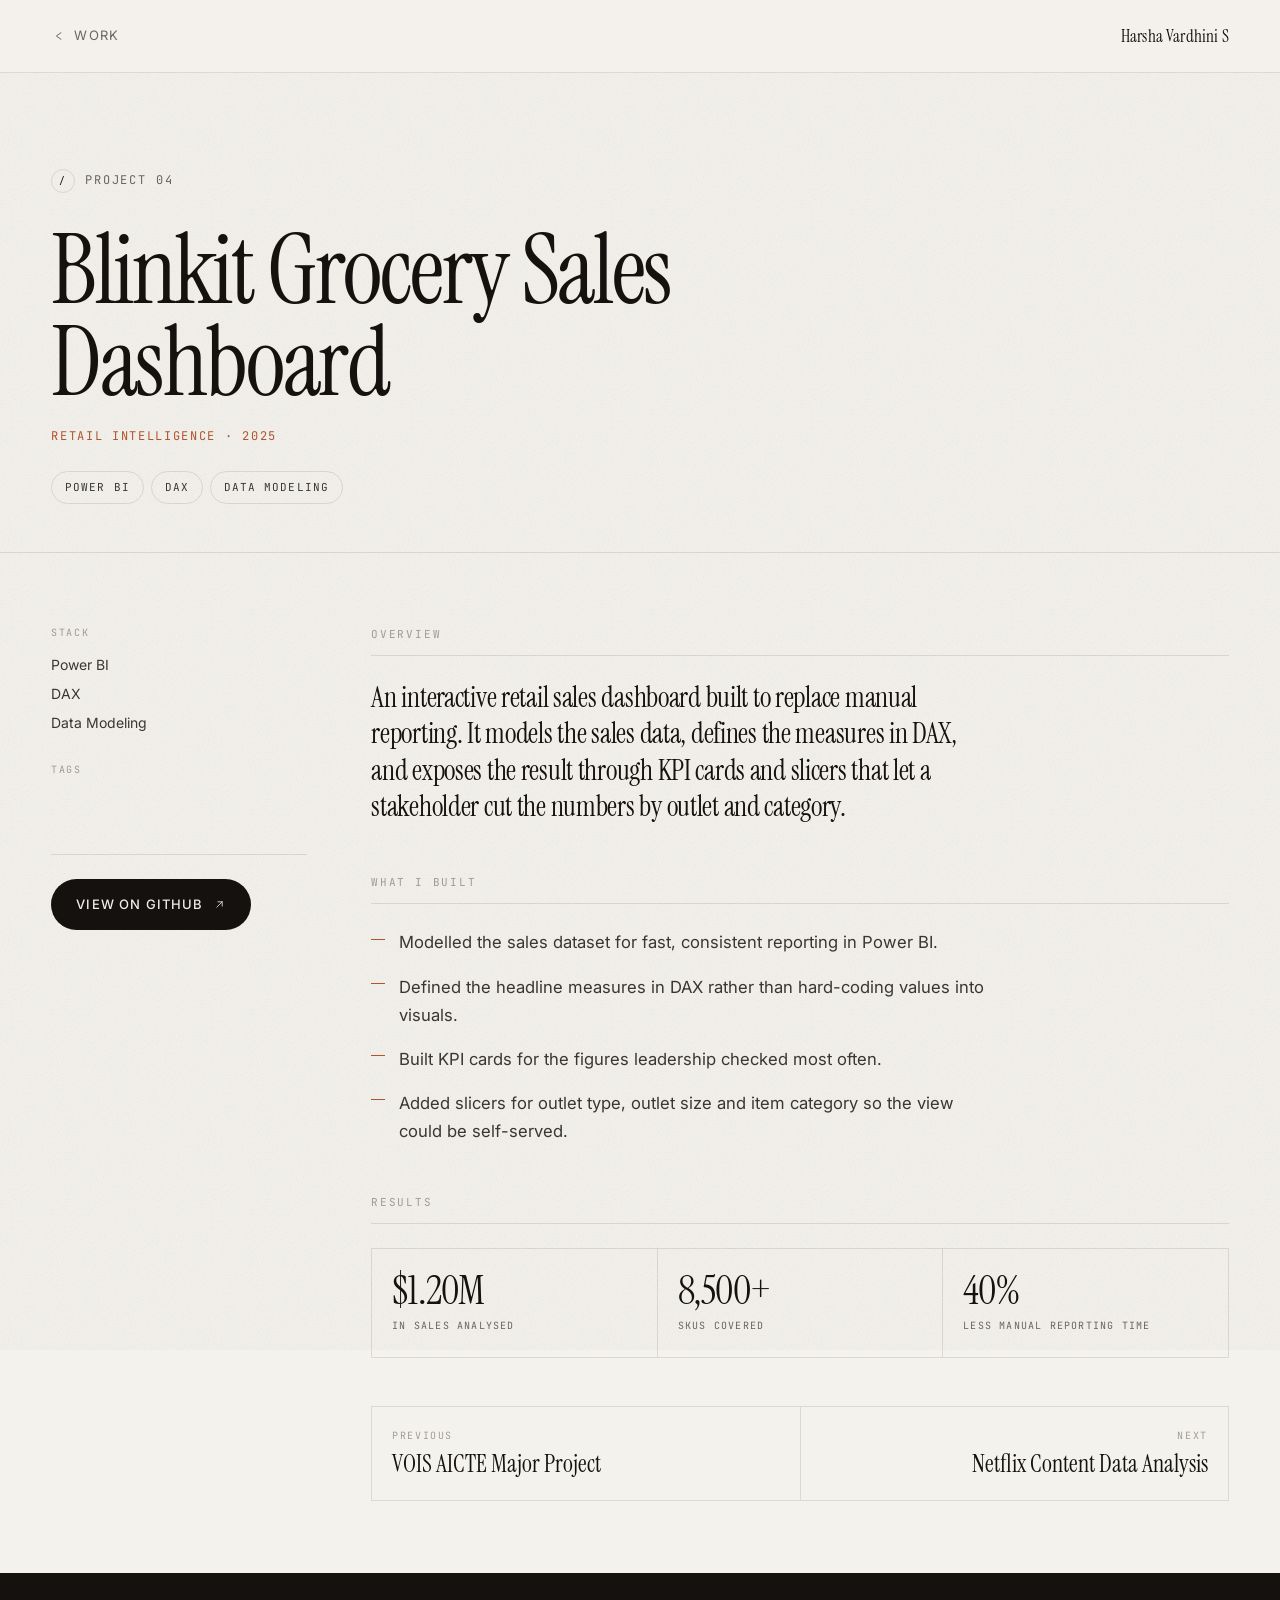
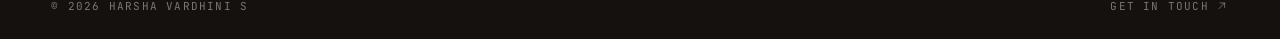
==== commit c51e5409: "Update portfolio" ====
--- a/work/blinkit-grocery-sales-dashboard.html
+++ b/work/blinkit-grocery-sales-dashboard.html
@@ -64,7 +64,7 @@
           </ul>
         </div>
         <div class="pmeta pacts">
-          <span class="nolink">Source available on request</span>
+          <a class="btn btn--solid" href="https://github.com/Harshavardhini255/blinkit-power-bi-analysis" target="_blank" rel="noopener">View on GitHub <svg viewBox="0 0 24 24" aria-hidden="true"><path d="M7 17 17 7M9 7h8v8"/></svg></a>
         </div>
       </aside>
 
--- a/assets/styles.css
+++ b/assets/styles.css
@@ -553,11 +553,15 @@
   transition:opacity .45s var(--ease),transform .45s var(--ease);
 }
 .card.is-hidden{display:none}
-.card__title a::after{
-  content:"";
+.card__cover{
   position:absolute;
   inset:0;
   z-index:1;
+  border-radius:.4rem;
+}
+.card__cover:focus-visible{
+  outline:2px solid var(--paper);
+  outline-offset:4px;
 }
 .card__visual{
   position:relative;
@@ -610,6 +614,8 @@
 }
 .card__year{font-family:var(--mono);font-size:.6875rem;color:rgba(244,242,237,.4);letter-spacing:.1em}
 .card__title{
+  position:relative;
+  z-index:2;
   font-family:var(--serif);
   font-weight:400;
   font-size:clamp(1.375rem,2.2vw,1.75rem);
@@ -664,7 +670,9 @@
   align-items:center;
   gap:.6rem;
   flex:none;
-}
+  pointer-events:none;
+}
+.card__tail a{pointer-events:auto}
 .card__code{
   font-family:var(--mono);
   font-size:.625rem;
